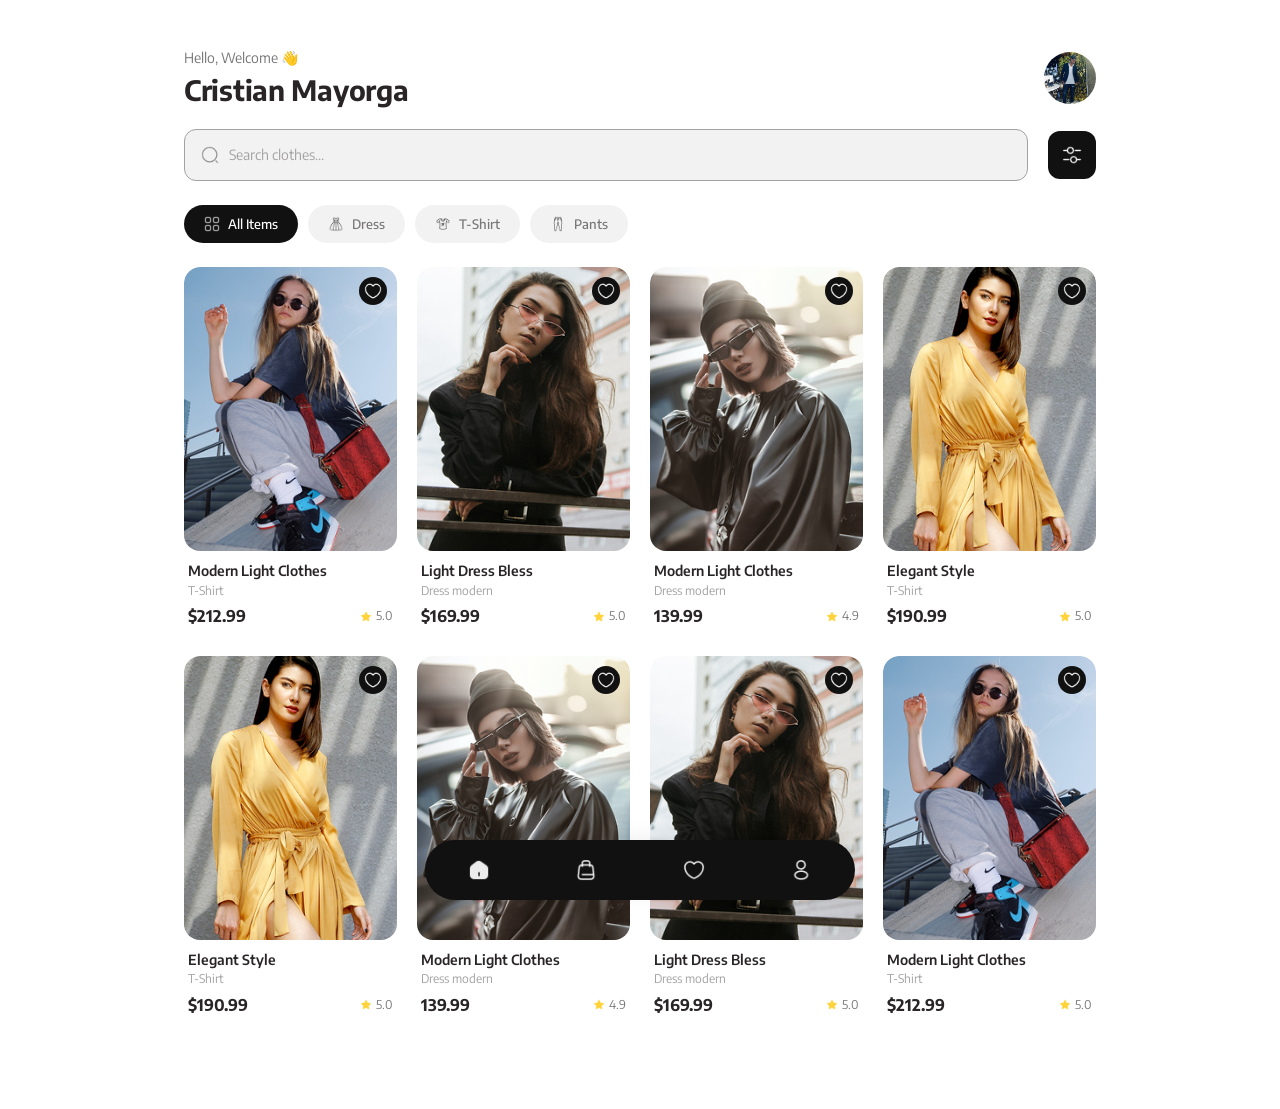
==== index.html @ c891063f "feat: :sparkles: nombre y icon" ====
<!DOCTYPE html>
<html lang="es">
<head>
  <meta charset="UTF-8">
  <meta name="viewport" content="width=device-width, initial-scale=1.0">
  <title>StyleVibe - E-commerce de Ropa</title>
  <link rel="stylesheet" href="css/variables.css">
  <link rel="stylesheet" href="css/style.css">
  <link rel="icon" href="storage/img/icono.jpg">
</head>
<body>

  <div class="appContainer">
    <header class="header">
      <div class="headerGreeting">
        <span class="greetingLabel">Hello, Welcome 👋</span>
        <h1 class="greetingName">Cristian Mayorga</h1>
      </div>

      <!-- IMAGEN LOCAL: storage/img/avatars/avatar.jpg -->
      <div class="profileAvatar">
        <img src="storage/img/perfilfoto.jpg" alt="Daniel Mayorga">
      </div>
    </header>


    <!-- Contenedor que pone la barra y el botón lado a lado -->
<div class="searchRow">

  <!-- Barra de búsqueda (solo lupa + input) -->
  <div class="searchBar">
    <img src="storage/img/icons/lupa.png" alt="lupa" class="searchIcon">
    <input
      type="text"
      class="searchInput"
      placeholder="Search clothes..."
      aria-label="Buscar ropa"
    >
  </div>

  <!-- Botón de filtro SEPARADO (cuadrado oscuro) -->
  <div class="filterBtn">
    <img src="storage/img/icons/multimedia.png" alt="Filtros">
  </div>

</div>


    <div class="categoriesScroll">
      <!-- Chip activo = fondo #121111 -->
      <a href="#" class="categoryChip categoryChip--active">
        <!-- ÍCONO: storage/img/icons/category-all.svg -->
        <img src="storage/img/icons/cuadritos.png" alt="">
        All Items
      </a>

      <a href="#" class="categoryChip">
        <!-- ÍCONO: storage/img/icons/category-dress.svg -->
        <img src="storage/img/icons/dress.png" alt="dress">
        Dress
      </a>

      <a href="#" class="categoryChip">
        <img src="storage/img/icons/shirt.png" alt="shirt">
        T-Shirt
      </a>

      <a href="#" class="categoryChip">
        <img src="storage/img/icons/pants.png" alt="pants">
        Pants
      </a>
    </div>


    <!-- ============================================
         GRID DE PRODUCTOS
         Figma: 2 columnas, 4 productos visibles
         ============================================ -->
    <div class="productsGrid">

      <!-- ========== PRODUCTO 1 ========== -->
      <a href="views/detail.html" class="productCard">
        <div class="productImageWrap">
          <img
            src="storage/img/products/Product1.png"
            alt="Modern Light Clothes"
            class="productImage"
          >
          <span class="favoriteBtn">
            <img src="storage/img/icons/heart.png" alt="">
          </span>
        </div>
        <div class="productInfo">
          <h3 class="productTitle">Modern Light Clothes</h3>
          <p class="productCategory">T-Shirt</p>
          <div class="productMeta">
            <span class="productPrice">$212.99</span>
            <span class="productRating">
              <img src="storage/img/icons/start.png" alt="★">
              5.0
            </span>
          </div>
        </div>
      </a>

      <!-- ========== PRODUCTO 2 ========== -->
      <!-- Figma: "Light Dress Bless" / Dress modern / $162.99 / ★ 5.0 -->
      <a href="views/detail2.html" class="productCard">
        <div class="productImageWrap">
          <img
            src="storage/img/products/Product2.png"
            alt="Light Dress Bless"
            class="productImage"
          >
          <span class="favoriteBtn">
            <img src="storage/img/icons/heart.png" alt="">
          </span>
        </div>
        <div class="productInfo">
          <h3 class="productTitle">Light Dress Bless</h3>
          <p class="productCategory">Dress modern</p>
          <div class="productMeta">
            <span class="productPrice">$169.99</span>
            <span class="productRating">
              <img src="storage/img/icons/start.png" alt="★">
              5.0
            </span>
          </div>
        </div>
      </a>

      <!-- ========== PRODUCTO 3 ========== -->
      <a href="views/detail3.html" class="productCard">
        <div class="productImageWrap">
          <img
            src="storage/img/products/Product3.png"
            alt="Modern Light Clothes"
            class="productImage"
          >
          <span class="favoriteBtn">
            <img src="storage/img/icons/heart.png" alt="">
          </span>
        </div>
        <div class="productInfo">
          <h3 class="productTitle">Modern Light Clothes</h3>
          <p class="productCategory">Dress modern</p>
          <div class="productMeta">
            <span class="productPrice">139.99</span>
            <span class="productRating">
              <img src="storage/img/icons/start.png" alt="★">
              4.9
            </span>
          </div>
        </div>
      </a>

      <!-- ========== PRODUCTO 4 ========== -->
      <a href="views/detail4.html" class="productCard">
        <div class="productImageWrap">
          <img
            src="storage/img/products/Product4.png"
            alt="Elegant Style"
            class="productImage"
          >
          <span class="favoriteBtn">
            <img src="storage/img/icons/heart.png" alt="">
          </span>
        </div>
        <div class="productInfo">
          <h3 class="productTitle">Elegant Style</h3>
          <p class="productCategory">T-Shirt</p>
          <div class="productMeta">
            <span class="productPrice">$190.99</span>
            <span class="productRating">
              <img src="storage/img/icons/start.png" alt="★">
              5.0
            </span>
          </div>
        </div>
      </a>

      <!-- ========== PRODUCTO 5 ========== -->
      <a href="views/detail4.html" class="productCard">
        <div class="productImageWrap">
          <img
            src="storage/img/products/Product4.png"
            alt="Elegant Style"
            class="productImage"
          >
          <span class="favoriteBtn">
            <img src="storage/img/icons/heart.png" alt="">
          </span>
        </div>
        <div class="productInfo">
          <h3 class="productTitle">Elegant Style</h3>
          <p class="productCategory">T-Shirt</p>
          <div class="productMeta">
            <span class="productPrice">$190.99</span>
            <span class="productRating">
              <img src="storage/img/icons/start.png" alt="★">
              5.0
            </span>
          </div>
        </div>
      </a>


      <a href="views/detail3.html" class="productCard">
        <div class="productImageWrap">
          <img
            src="storage/img/products/Product3.png"
            alt="Modern Light Clothes"
            class="productImage"
          >
          <span class="favoriteBtn">
            <img src="storage/img/icons/heart.png" alt="">
          </span>
        </div>
        <div class="productInfo">
          <h3 class="productTitle">Modern Light Clothes</h3>
          <p class="productCategory">Dress modern</p>
          <div class="productMeta">
            <span class="productPrice">139.99</span>
            <span class="productRating">
              <img src="storage/img/icons/start.png" alt="★">
              4.9
            </span>
          </div>
        </div>
      </a>

      <a href="views/detail2.html" class="productCard">
        <div class="productImageWrap">
          <img
            src="storage/img/products/Product2.png"
            alt="Light Dress Bless"
            class="productImage"
          >
          <span class="favoriteBtn">
            <img src="storage/img/icons/heart.png" alt="">
          </span>
        </div>
        <div class="productInfo">
          <h3 class="productTitle">Light Dress Bless</h3>
          <p class="productCategory">Dress modern</p>
          <div class="productMeta">
            <span class="productPrice">$169.99</span>
            <span class="productRating">
              <img src="storage/img/icons/start.png" alt="★">
              5.0
            </span>
          </div>
        </div>
      </a>


      <!-- ========== PRODUCTO 6 ========== -->
      <a href="views/detail.html" class="productCard">
        <div class="productImageWrap">
          <img
            src="storage/img/products/Product1.png"
            alt="Modern Light Clothes"
            class="productImage"
          >
          <span class="favoriteBtn">
            <img src="storage/img/icons/heart.png" alt="">
          </span>
        </div>
        <div class="productInfo">
          <h3 class="productTitle">Modern Light Clothes</h3>
          <p class="productCategory">T-Shirt</p>
          <div class="productMeta">
            <span class="productPrice">$212.99</span>
            <span class="productRating">
              <img src="storage/img/icons/start.png" alt="★">
              5.0
            </span>
          </div>
        </div>
      </a>



    </div><!-- Fin productsGrid -->

  </div><!-- Fin appContainer -->


  <!-- ============================================
       NAVBAR INFERIOR
       Figma: 4 íconos — home, bag, heart, profile
       Home está activo (oscuro), resto gris.
       ============================================ -->
  <nav class="navbarMobile">
    <a href="index.html" class="navItem navItem--active" aria-label="Inicio">
      <!-- ÍCONO: storage/img/icons/nav-home.svg -->
      <img src="storage/img/icons/home.png" alt="Home">
    </a>

    <a href="views/checkout.html" class="navItem" aria-label="Carrito">
      <img src="storage/img/icons/bag.png" alt="Bag">
    </a>

    <a href="#" class="navItem" aria-label="Favoritos">
      <img src="storage/img/icons/heart.png" alt="Favorites">
    </a>

    <a href="#" class="navItem" aria-label="Perfil">
      <img src="storage/img/icons/profile.png" alt="Profile">
    </a>
  </nav>

</body>
</html>
---- css/variables.css ----
@font-face {
  font-family: 'Encode Sans';
  src: url('../storage/font/encode_sans/EncodeSans-Regular.ttf') format('truetype');
  font-weight: 400;
  font-style: normal;
}

@font-face {
  font-family: 'Encode Sans';
  src: url('../storage/font/encode_sans/EncodeSans-Medium.ttf') format('truetype');
  font-weight: 500;
  font-style: normal;
}

@font-face {
  font-family: 'Encode Sans';
  src: url('../storage/font/encode_sans/EncodeSans-SemiBold.ttf') format('truetype');
  font-weight: 600;
  font-style: normal;
}

@font-face {
  font-family: 'Encode Sans';
  src: url('../storage/font/encode_sans/EncodeSans-Bold.ttf') format('truetype');
  font-weight: 700;
  font-style: normal;
}

:root {
  --color01: #292526;          /* Textos principales, headers */
  --color02: #787676;          /* Textos secundarios, subtítulos */
  --color03: #A3A1A2;          /* Textos terciarios, placeholders */
  --color04: #F2F2F2;          /* Fondos claros, cards */
  --color05: #121111;          /* Botones principales, navbar, acentos fuertes */

  /* --- Colores Semánticos --- */
  --colorWhite: #FFFFFF;
  --colorBlack: #000000;
  --colorStar: #E4A70A;        /* Estrella de rating (dorado/amarillo) */
  --colorHeart: #292526;        /* Corazón favorito */
  --colorBorder: #E5E5E5;      /* Bordes sutiles */
  --colorBg: #FAFAFA;          /* Fondo general de la app */
  --colorVisa: #1A1F71;        /* Azul Visa */
  --colorBlue: #0000FF;        /*Azul Reseñas*/

  /* --- Tipografía --- */
  --fontFamily: 'Encode Sans', 'Segoe UI', sans-serif;
  --fs10: 0.625rem;           
  --fs11: 0.6875rem;         
  --fs12: 0.75rem;             
  --fs13: 0.8125rem;         
  --fs14: 0.875rem;           
  --fs16: 1rem;               
  --fs18: 1.125rem;           
  --fs20: 1.25rem;             
  --fs22: 1.375rem;           
  --fs24: 1.5rem;              

  /* --- Pesos --- */
  --fwRegular: 400;
  --fwMedium: 500;
  --fwSemiBold: 600;
  --fwBold: 700;

  /* --- Espaciado --- */
  --sp4: 4px;
  --sp6: 6px;
  --sp8: 8px;
  --sp10: 10px;
  --sp12: 12px;
  --sp14: 14px;
  --sp16: 16px;
  --sp20: 20px;
  --sp24: 24px;
  --sp32: 32px;
  --sp40: 40px;
  --sp48: 48px;

  /* --- Bordes --- */
  --radius8: 8px;
  --radius10: 10px;
  --radius12: 12px;
  --radius16: 16px;
  --radius20: 20px;
  --radius24: 24px;
  --radiusFull: 50%;
  --radiusPill: 100px;

  /* --- Sombras --- */
  --shadowSoft: 0 2px 8px rgba(0, 0, 0, 0.04);
  --shadowCard: 0 4px 12px rgba(0, 0, 0, 0.06);
  --shadowStrong: 0 8px 24px rgba(0, 0, 0, 0.10);

  /* --- Transiciones --- */
  --transition: 0.25s ease;

  /* --- Layout --- */
  --navbarH: 60px;
  --maxW: 430px;               /* Ancho máximo mobile */
}
---- css/style.css ----
/* --- RESET --- */
*,
*::before,
*::after {
  margin: 0;
  padding: 0;
  box-sizing: border-box;
}

body {
  font-family: var(--fontFamily);
  background-color: var(--colorWhite);
  color: var(--color01);
  line-height: 1.4;
  min-height: 100vh;
  padding-bottom: calc(var(--navbarH) + var(--sp24));
  -webkit-font-smoothing: antialiased;
}

a {
  text-decoration: none;
  color: inherit;
}

img {
  max-width: 100%;
  display: block;
}

button {
  font-family: var(--fontFamily);
  cursor: pointer;
}

/* --- CONTENEDOR PRINCIPAL --- */
.appContainer {
  max-width: var(--maxW);
  margin: 0 auto;
  padding: 0 var(--sp24);
}


/* ============================================
   HEADER
   ============================================ */

.header {
  display: flex;
  justify-content: space-between;
  align-items: center;
  padding-top: var(--sp32);
  padding-bottom: var(--sp20);
}

.headerGreeting {
  display: flex;
  flex-direction: column;
}

/* "Hello, Welcome 👋" */
.greetingLabel {
  font-size: var(--fs14);
  color: var(--color02);
  font-weight: var(--fwRegular);
  margin-bottom: 2px;
}

/* Nombre del usuario: "Daniel Mayorga UwU" */
.greetingName {
  font-size: var(--fs24);
  font-weight: var(--fwBold);
  color: var(--color01);
  letter-spacing: -0.01em;
}

/* Avatar circular */
.profileAvatar {
  width: 44px;
  height: 44px;
  border-radius: var(--radiusFull);
  background-color: var(--color04);
  overflow: hidden;
  flex-shrink: 0;
}

.profileAvatar img {
  width: 100%;
  height: 100%;
  object-fit: cover;
}


/* ============================================
   BARRA DE BÚSQUEDA
   ícono lupa a la izquierda.
   ============================================ */

/* Contenedor padre: pone los dos lado a lado */
.searchRow {
  display: flex;
  align-items: center;
  gap: 20px;
  margin-bottom: var(--sp24);
}


.searchBar {
  display: flex;
  align-items: center;
  background-color: var(--color04);
  border-radius: var(--radius12);
  border: 0.5px solid var(--color03);
  padding: var(--sp12) var(--sp16);
  gap: var(--sp10);
  height: 48px;
  /* flex: 1 hace que crezca y ocupe todo el ancho restante */
  flex: 1;
}

/* Botón de multimedia */
.filterBtn {
  width: 48px;
  height: 48px;
  background-color: var(--color05);
  border-radius: var(--radius12);
  display: flex;
  align-items: center;
  justify-content: center;
  cursor: pointer;
  flex-shrink: 0;
  transition: var(--transition);
}

.filterBtn:hover {
  background-color: var(--color01);
  transform:translateY(-2px) ;
}

/* Ícono de filtro (blanco para contraste con fondo oscuro) */
.filterBtn img {
  width: 20px;
  height: 20px;
}

.searchIcon {
  width: 18px;
  height: 18px;
  flex-shrink: 0;
  opacity: 0.5;
}



.searchInput {
  border: none;
  outline: none;
  width: 100%;
  font-family: var(--fontFamily);
  font-size: var(--fs14);
  color: var(--color01);
  background: transparent;
  font-weight: var(--fwRegular);
}

.searchInput::placeholder {
  color: var(--color03);
}


/* ============================================
   CATEGORÍAS
   Figma: Chips pill con ícono + texto.
   Chip activo = fondo oscuro #121111, texto blanco.
   Chips inactivos = fondo #F2F2F2, texto oscuro.
   ============================================ */

.categoriesScroll {
  display: flex;
  gap: var(--sp10);
  overflow-x: auto;
  padding-bottom: var(--sp24);
  scrollbar-width: none;
}

.categoriesScroll::-webkit-scrollbar {
  display: none;
}

/* Chip base */
.categoryChip {
  flex-shrink: 0;
  display: flex;
  align-items: center;
  gap: var(--sp8);
  padding: var(--sp10) var(--sp20);
  border-radius: var(--radiusPill);
  font-size: var(--fs13);
  font-weight: var(--fwMedium);
  transition: var(--transition);
  white-space: nowrap;
  border: none;
  /* Inactivo por defecto */
  background-color: var(--color04);
  color: var(--color02);
}

/* Ícono dentro del chip */
.categoryChip img {
  width: 16px;
  height: 16px;
  object-fit: contain;
}

/* Chip ACTIVO = oscuro */
.categoryChip--active {
  background-color: var(--color05);
  color: var(--colorWhite);
}

.categoryChip:hover {
  opacity: 0.85;
}


/* ============================================
   GRID DE PRODUCTOS
   Figma: 2 columnas, tarjetas con imagen grande,
   bordes redondeados, info debajo.
   ============================================ */

.productsGrid {
  display: grid;
  grid-template-columns: repeat(2, 1fr);
  gap: var(--sp16);
}


/* ============================================
   TARJETA DE PRODUCTO
   ============================================ */

.productCard {
  display: block;
  border-radius: var(--radius16);
  overflow: hidden;
  transition: var(--transition);
}

.productCard:hover {
  transform: translateY(-2px);
}

/* Contenedor de imagen */
.productImageWrap {
  position: relative;
  width: 100%;
  aspect-ratio: 3 / 4;
  border-radius: var(--radius16);
  overflow: hidden;
  background-color: var(--color04);
}

.productImage {
  width: 100%;
  height: 100%;
  object-fit: cover;
}

/* Botón favorito (corazón) - esquina sup derecha */
.favoriteBtn {
  position: absolute;
  top: var(--sp10);
  right: var(--sp10);
  width: 28px;
  height: 28px;
  display: flex;
  align-items: center;
  justify-content: center;
  transition: var(--transition);
}

.favoriteBtn:hover {
  transform: translateY(-2px);
}

.favoriteBtn img {
  background-color: var(--color05);
  padding: 5px;
  border-radius: 15px;
  width: 28px;
  height: 28px;
}

/* Info debajo de la imagen */
.productInfo {
  padding: var(--sp10) var(--sp4) var(--sp8);
}

/* Nombre del producto - "Modern Light Clothes" */
.productTitle {
  font-size: var(--fs14);
  font-weight: var(--fwSemiBold);
  color: var(--color01);
  margin-bottom: 2px;
  white-space: nowrap;
  overflow: hidden;
  text-overflow: ellipsis;
}

/* Categoría - "T-Shirt" */
.productCategory {
  font-size: var(--fs12);
  color: var(--color03);
  margin-bottom: var(--sp6);
}

/* Fila precio + rating */
.productMeta {
  display: flex;
  align-items: center;
  justify-content: space-between;
}

/* Precio "$212.99" */
.productPrice {
  font-size: var(--fs16);
  font-weight: var(--fwBold);
  color: var(--color01);
}

/* Rating "★ 5.0" */
.productRating {
  display: flex;
  align-items: center;
  gap: 4px;
  font-size: var(--fs12);
  color: var(--color02);
}

.productRating img {
  width: 12px;
  height: 12px;
}


/* ============================================
   NAVBAR INFERIOR
   Figma: Fondo blanco, 4 íconos centrados,
   ícono activo = oscuro, inactivo = gris claro.
   ============================================ */

.navbarMobile {
  position: fixed;
  bottom: 0;
  left: 0;
  right: 0;
  height: var(--navbarH);
  background-color: var(--color05);
  display: flex;
  justify-content: space-around;
  align-items: center;
  border-radius: 50px;
  border-top: 1px;
  z-index: 100;
}

.navItem {
  display: flex;
  align-items: center;
  justify-content: center;
  padding: var(--sp10);
  transition: var(--transition);
}

.navItem img {
  width: 22px;
  height: 22px;
  transition: var(--transition);
}

/* Ícono activo */
.navItem--active img {
  opacity: 1;
}


/* ============================================
   RESPONSIVE - TABLET (768px+)
   ============================================ */

@media (min-width: 768px) {
  .appContainer {
    max-width: 720px;
  }

  .productsGrid {
    grid-template-columns: repeat(3, 1fr);
    gap: var(--sp20);
  }

  .header {
    padding-top: var(--sp48);
  }

  .greetingName {
    font-size: 1.75rem;
  }

  .profileAvatar {
    width: 52px;
    height: 52px;
  }

  .searchBar {
    height: 52px;
  }
}

/* ============================================
   RESPONSIVE - DESKTOP (1024px+)
   ============================================ */

@media (min-width: 1024px) {
  .appContainer {
    max-width: 960px;
  }

  .productsGrid {
    grid-template-columns: repeat(4, 1fr);
  }

  .navbarMobile {
    background-color: var(--color05);
    max-width: 430px;
    left: 50%;
    transform: translateX(-50%);
    border-radius: 50px;
    border-top: none;
    box-shadow: 0 -4px 20px rgba(0,0,0,0.06);
  }
}
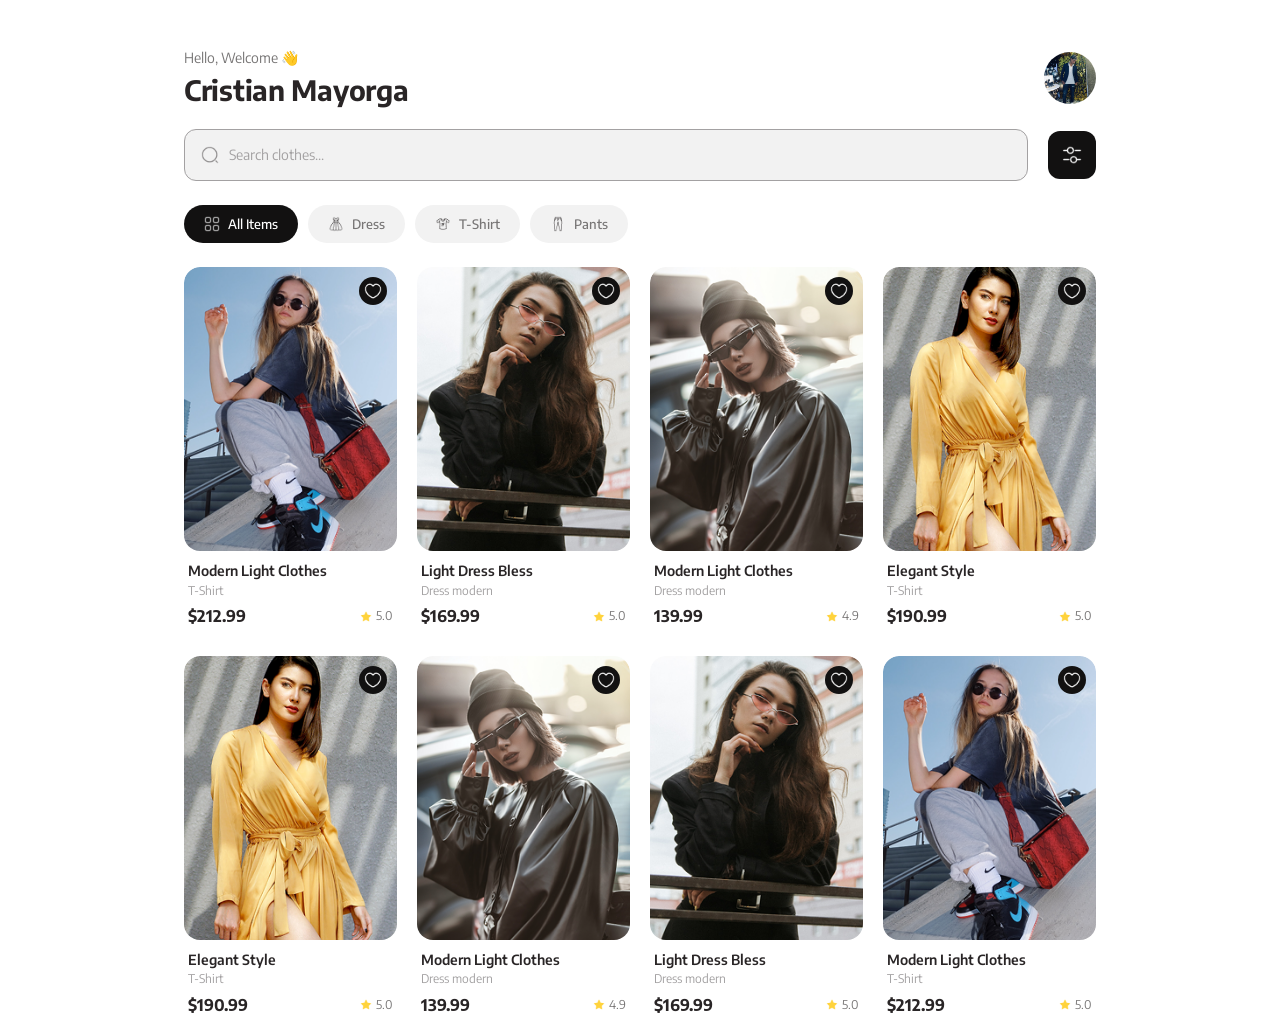
==== commit 57374e58: "feat: :art: improve style-index" ====
--- a/index.html
+++ b/index.html
@@ -80,11 +80,11 @@
 
       <!-- ========== PRODUCTO 1 ========== -->
       <a href="views/detail.html" class="productCard">
-        <div class="productImageWrap">
+        <div class="productImageWrap1">
           <img
             src="storage/img/products/Product1.png"
             alt="Modern Light Clothes"
-            class="productImage"
+            class="productImage1"
           >
           <span class="favoriteBtn">
             <img src="storage/img/icons/heart.png" alt="">
@@ -104,13 +104,12 @@
       </a>
 
       <!-- ========== PRODUCTO 2 ========== -->
-      <!-- Figma: "Light Dress Bless" / Dress modern / $162.99 / ★ 5.0 -->
       <a href="views/detail2.html" class="productCard">
-        <div class="productImageWrap">
+        <div class="productImageWrap2">
           <img
             src="storage/img/products/Product2.png"
             alt="Light Dress Bless"
-            class="productImage"
+            class="productImage2"
           >
           <span class="favoriteBtn">
             <img src="storage/img/icons/heart.png" alt="">
@@ -131,11 +130,11 @@
 
       <!-- ========== PRODUCTO 3 ========== -->
       <a href="views/detail3.html" class="productCard">
-        <div class="productImageWrap">
+        <div class="productImageWrap3">
           <img
             src="storage/img/products/Product3.png"
             alt="Modern Light Clothes"
-            class="productImage"
+            class="productImage3"
           >
           <span class="favoriteBtn">
             <img src="storage/img/icons/heart.png" alt="">
@@ -156,11 +155,11 @@
 
       <!-- ========== PRODUCTO 4 ========== -->
       <a href="views/detail4.html" class="productCard">
-        <div class="productImageWrap">
+        <div class="productImageWrap4">
           <img
             src="storage/img/products/Product4.png"
             alt="Elegant Style"
-            class="productImage"
+            class="productImage4"
           >
           <span class="favoriteBtn">
             <img src="storage/img/icons/heart.png" alt="">
@@ -181,11 +180,11 @@
 
       <!-- ========== PRODUCTO 5 ========== -->
       <a href="views/detail4.html" class="productCard">
-        <div class="productImageWrap">
+        <div class="productImageWrap5">
           <img
             src="storage/img/products/Product4.png"
             alt="Elegant Style"
-            class="productImage"
+            class="productImage5"
           >
           <span class="favoriteBtn">
             <img src="storage/img/icons/heart.png" alt="">
@@ -204,13 +203,13 @@
         </div>
       </a>
 
-
+      <!-- ========== PRODUCTO 6 ========== -->
       <a href="views/detail3.html" class="productCard">
-        <div class="productImageWrap">
+        <div class="productImageWrap6">
           <img
             src="storage/img/products/Product3.png"
             alt="Modern Light Clothes"
-            class="productImage"
+            class="productImage6"
           >
           <span class="favoriteBtn">
             <img src="storage/img/icons/heart.png" alt="">
@@ -229,12 +228,13 @@
         </div>
       </a>
 
+      <!-- ========== PRODUCTO 7 ========== -->
       <a href="views/detail2.html" class="productCard">
-        <div class="productImageWrap">
+        <div class="productImageWrap7">
           <img
             src="storage/img/products/Product2.png"
             alt="Light Dress Bless"
-            class="productImage"
+            class="productImage7"
           >
           <span class="favoriteBtn">
             <img src="storage/img/icons/heart.png" alt="">
@@ -253,14 +253,13 @@
         </div>
       </a>
 
-
-      <!-- ========== PRODUCTO 6 ========== -->
+      <!-- ========== PRODUCTO 8 ========== -->
       <a href="views/detail.html" class="productCard">
-        <div class="productImageWrap">
+        <div class="productImageWrap8">
           <img
             src="storage/img/products/Product1.png"
             alt="Modern Light Clothes"
-            class="productImage"
+            class="productImage8"
           >
           <span class="favoriteBtn">
             <img src="storage/img/icons/heart.png" alt="">
@@ -279,36 +278,7 @@
         </div>
       </a>
 
-
-
-    </div><!-- Fin productsGrid -->
-
-  </div><!-- Fin appContainer -->
-
-
-  <!-- ============================================
-       NAVBAR INFERIOR
-       Figma: 4 íconos — home, bag, heart, profile
-       Home está activo (oscuro), resto gris.
-       ============================================ -->
-  <nav class="navbarMobile">
-    <a href="index.html" class="navItem navItem--active" aria-label="Inicio">
-      <!-- ÍCONO: storage/img/icons/nav-home.svg -->
-      <img src="storage/img/icons/home.png" alt="Home">
-    </a>
-
-    <a href="views/checkout.html" class="navItem" aria-label="Carrito">
-      <img src="storage/img/icons/bag.png" alt="Bag">
-    </a>
-
-    <a href="#" class="navItem" aria-label="Favoritos">
-      <img src="storage/img/icons/heart.png" alt="Favorites">
-    </a>
-
-    <a href="#" class="navItem" aria-label="Perfil">
-      <img src="storage/img/icons/profile.png" alt="Profile">
-    </a>
-  </nav>
-
+    </div>
+  </div>
 </body>
 </html>
--- a/css/style.css
+++ b/css/style.css
@@ -13,8 +13,6 @@
   color: var(--color01);
   line-height: 1.4;
   min-height: 100vh;
-  padding-bottom: calc(var(--navbarH) + var(--sp24));
-  -webkit-font-smoothing: antialiased;
 }
 
 a {
@@ -57,7 +55,6 @@
   flex-direction: column;
 }
 
-/* "Hello, Welcome 👋" */
 .greetingLabel {
   font-size: var(--fs14);
   color: var(--color02);
@@ -65,7 +62,6 @@
   margin-bottom: 2px;
 }
 
-/* Nombre del usuario: "Daniel Mayorga UwU" */
 .greetingName {
   font-size: var(--fs24);
   font-weight: var(--fwBold);
@@ -73,7 +69,6 @@
   letter-spacing: -0.01em;
 }
 
-/* Avatar circular */
 .profileAvatar {
   width: 44px;
   height: 44px;
@@ -92,17 +87,14 @@
 
 /* ============================================
    BARRA DE BÚSQUEDA
-   ícono lupa a la izquierda.
-   ============================================ */
-
-/* Contenedor padre: pone los dos lado a lado */
+   ============================================ */
+
 .searchRow {
   display: flex;
   align-items: center;
   gap: 20px;
   margin-bottom: var(--sp24);
 }
-
 
 .searchBar {
   display: flex;
@@ -113,11 +105,9 @@
   padding: var(--sp12) var(--sp16);
   gap: var(--sp10);
   height: 48px;
-  /* flex: 1 hace que crezca y ocupe todo el ancho restante */
   flex: 1;
 }
 
-/* Botón de multimedia */
 .filterBtn {
   width: 48px;
   height: 48px;
@@ -133,10 +123,9 @@
 
 .filterBtn:hover {
   background-color: var(--color01);
-  transform:translateY(-2px) ;
-}
-
-/* Ícono de filtro (blanco para contraste con fondo oscuro) */
+  transform: translateY(-2px);
+}
+
 .filterBtn img {
   width: 20px;
   height: 20px;
@@ -148,8 +137,6 @@
   flex-shrink: 0;
   opacity: 0.5;
 }
-
-
 
 .searchInput {
   border: none;
@@ -169,9 +156,6 @@
 
 /* ============================================
    CATEGORÍAS
-   Figma: Chips pill con ícono + texto.
-   Chip activo = fondo oscuro #121111, texto blanco.
-   Chips inactivos = fondo #F2F2F2, texto oscuro.
    ============================================ */
 
 .categoriesScroll {
@@ -186,7 +170,6 @@
   display: none;
 }
 
-/* Chip base */
 .categoryChip {
   flex-shrink: 0;
   display: flex;
@@ -199,19 +182,16 @@
   transition: var(--transition);
   white-space: nowrap;
   border: none;
-  /* Inactivo por defecto */
   background-color: var(--color04);
   color: var(--color02);
 }
 
-/* Ícono dentro del chip */
 .categoryChip img {
   width: 16px;
   height: 16px;
   object-fit: contain;
 }
 
-/* Chip ACTIVO = oscuro */
 .categoryChip--active {
   background-color: var(--color05);
   color: var(--colorWhite);
@@ -224,8 +204,6 @@
 
 /* ============================================
    GRID DE PRODUCTOS
-   Figma: 2 columnas, tarjetas con imagen grande,
-   bordes redondeados, info debajo.
    ============================================ */
 
 .productsGrid {
@@ -250,8 +228,19 @@
   transform: translateY(-2px);
 }
 
-/* Contenedor de imagen */
-.productImageWrap {
+
+/* ============================================
+   WRAPPERS DE IMAGEN — únicos por producto
+   ============================================ */
+
+.productImageWrap1,
+.productImageWrap2,
+.productImageWrap3,
+.productImageWrap4,
+.productImageWrap5,
+.productImageWrap6,
+.productImageWrap7,
+.productImageWrap8 {
   position: relative;
   width: 100%;
   aspect-ratio: 3 / 4;
@@ -260,11 +249,21 @@
   background-color: var(--color04);
 }
 
-.productImage {
+/* IMÁGENES — únicas por producto */
+
+.productImage1,
+.productImage2,
+.productImage3,
+.productImage4,
+.productImage5,
+.productImage6,
+.productImage7,
+.productImage8 {
   width: 100%;
   height: 100%;
   object-fit: cover;
 }
+
 
 /* Botón favorito (corazón) - esquina sup derecha */
 .favoriteBtn {
@@ -296,7 +295,6 @@
   padding: var(--sp10) var(--sp4) var(--sp8);
 }
 
-/* Nombre del producto - "Modern Light Clothes" */
 .productTitle {
   font-size: var(--fs14);
   font-weight: var(--fwSemiBold);
@@ -307,28 +305,24 @@
   text-overflow: ellipsis;
 }
 
-/* Categoría - "T-Shirt" */
 .productCategory {
   font-size: var(--fs12);
   color: var(--color03);
   margin-bottom: var(--sp6);
 }
 
-/* Fila precio + rating */
 .productMeta {
   display: flex;
   align-items: center;
   justify-content: space-between;
 }
 
-/* Precio "$212.99" */
 .productPrice {
   font-size: var(--fs16);
   font-weight: var(--fwBold);
   color: var(--color01);
 }
 
-/* Rating "★ 5.0" */
 .productRating {
   display: flex;
   align-items: center;
@@ -344,10 +338,8 @@
 
 
 /* ============================================
-   NAVBAR INFERIOR
-   Figma: Fondo blanco, 4 íconos centrados,
-   ícono activo = oscuro, inactivo = gris claro.
-   ============================================ */
+            NAVBAR INFERIOR
+============================================ */
 
 .navbarMobile {
   position: fixed;
@@ -378,14 +370,13 @@
   transition: var(--transition);
 }
 
-/* Ícono activo */
 .navItem--active img {
   opacity: 1;
 }
 
 
 /* ============================================
-   RESPONSIVE - TABLET (768px+)
+      RESPONSIVE - TABLET (768px+)
    ============================================ */
 
 @media (min-width: 768px) {
@@ -402,6 +393,7 @@
     padding-top: var(--sp48);
   }
 
+
   .greetingName {
     font-size: 1.75rem;
   }
@@ -417,7 +409,7 @@
 }
 
 /* ============================================
-   RESPONSIVE - DESKTOP (1024px+)
+  RESPONSIVE - DESKTOP (1024px+)
    ============================================ */
 
 @media (min-width: 1024px) {
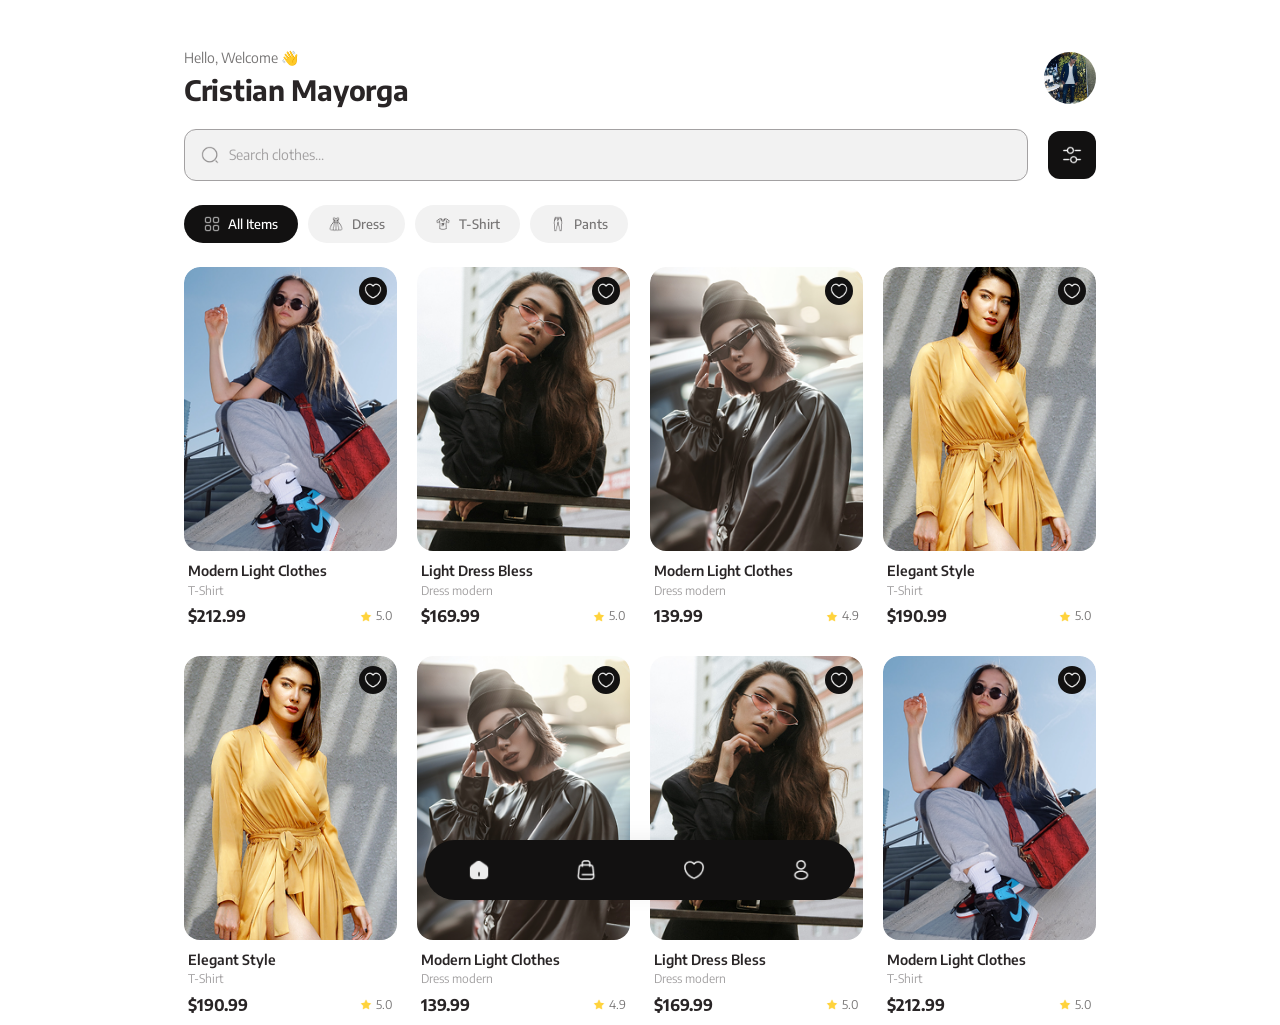
==== commit 054caf2b: "feat: :art: improve style-index" ====
--- a/index.html
+++ b/index.html
@@ -80,11 +80,11 @@
 
       <!-- ========== PRODUCTO 1 ========== -->
       <a href="views/detail.html" class="productCard">
-        <div class="productImageWrap1">
+        <div class="productImageWrap">
           <img
             src="storage/img/products/Product1.png"
             alt="Modern Light Clothes"
-            class="productImage1"
+            class="productImage"
           >
           <span class="favoriteBtn">
             <img src="storage/img/icons/heart.png" alt="">
@@ -104,12 +104,13 @@
       </a>
 
       <!-- ========== PRODUCTO 2 ========== -->
+      <!-- Figma: "Light Dress Bless" / Dress modern / $162.99 / ★ 5.0 -->
       <a href="views/detail2.html" class="productCard">
-        <div class="productImageWrap2">
+        <div class="productImageWrap">
           <img
             src="storage/img/products/Product2.png"
             alt="Light Dress Bless"
-            class="productImage2"
+            class="productImage"
           >
           <span class="favoriteBtn">
             <img src="storage/img/icons/heart.png" alt="">
@@ -130,11 +131,11 @@
 
       <!-- ========== PRODUCTO 3 ========== -->
       <a href="views/detail3.html" class="productCard">
-        <div class="productImageWrap3">
+        <div class="productImageWrap">
           <img
             src="storage/img/products/Product3.png"
             alt="Modern Light Clothes"
-            class="productImage3"
+            class="productImage"
           >
           <span class="favoriteBtn">
             <img src="storage/img/icons/heart.png" alt="">
@@ -155,11 +156,11 @@
 
       <!-- ========== PRODUCTO 4 ========== -->
       <a href="views/detail4.html" class="productCard">
-        <div class="productImageWrap4">
+        <div class="productImageWrap">
           <img
             src="storage/img/products/Product4.png"
             alt="Elegant Style"
-            class="productImage4"
+            class="productImage"
           >
           <span class="favoriteBtn">
             <img src="storage/img/icons/heart.png" alt="">
@@ -180,11 +181,11 @@
 
       <!-- ========== PRODUCTO 5 ========== -->
       <a href="views/detail4.html" class="productCard">
-        <div class="productImageWrap5">
+        <div class="productImageWrap">
           <img
             src="storage/img/products/Product4.png"
             alt="Elegant Style"
-            class="productImage5"
+            class="productImage"
           >
           <span class="favoriteBtn">
             <img src="storage/img/icons/heart.png" alt="">
@@ -203,13 +204,13 @@
         </div>
       </a>
 
-      <!-- ========== PRODUCTO 6 ========== -->
+
       <a href="views/detail3.html" class="productCard">
-        <div class="productImageWrap6">
+        <div class="productImageWrap">
           <img
             src="storage/img/products/Product3.png"
             alt="Modern Light Clothes"
-            class="productImage6"
+            class="productImage"
           >
           <span class="favoriteBtn">
             <img src="storage/img/icons/heart.png" alt="">
@@ -228,13 +229,12 @@
         </div>
       </a>
 
-      <!-- ========== PRODUCTO 7 ========== -->
       <a href="views/detail2.html" class="productCard">
-        <div class="productImageWrap7">
+        <div class="productImageWrap">
           <img
             src="storage/img/products/Product2.png"
             alt="Light Dress Bless"
-            class="productImage7"
+            class="productImage"
           >
           <span class="favoriteBtn">
             <img src="storage/img/icons/heart.png" alt="">
@@ -253,13 +253,14 @@
         </div>
       </a>
 
-      <!-- ========== PRODUCTO 8 ========== -->
+
+      <!-- ========== PRODUCTO 6 ========== -->
       <a href="views/detail.html" class="productCard">
-        <div class="productImageWrap8">
+        <div class="productImageWrap">
           <img
             src="storage/img/products/Product1.png"
             alt="Modern Light Clothes"
-            class="productImage8"
+            class="productImage"
           >
           <span class="favoriteBtn">
             <img src="storage/img/icons/heart.png" alt="">
@@ -278,7 +279,36 @@
         </div>
       </a>
 
-    </div>
-  </div>
+
+
+    </div><!-- Fin productsGrid -->
+
+  </div><!-- Fin appContainer -->
+
+
+  <!-- ============================================
+       NAVBAR INFERIOR
+       Figma: 4 íconos — home, bag, heart, profile
+       Home está activo (oscuro), resto gris.
+       ============================================ -->
+  <nav class="navbarMobile">
+    <a href="index.html" class="navItem navItem--active" aria-label="Inicio">
+      <!-- ÍCONO: storage/img/icons/nav-home.svg -->
+      <img src="storage/img/icons/home.png" alt="Home">
+    </a>
+
+    <a href="views/checkout.html" class="navItem" aria-label="Carrito">
+      <img src="storage/img/icons/bag.png" alt="Bag">
+    </a>
+
+    <a href="#" class="navItem" aria-label="Favoritos">
+      <img src="storage/img/icons/heart.png" alt="Favorites">
+    </a>
+
+    <a href="#" class="navItem" aria-label="Perfil">
+      <img src="storage/img/icons/profile.png" alt="Profile">
+    </a>
+  </nav>
+
 </body>
 </html>
--- a/css/style.css
+++ b/css/style.css
@@ -13,6 +13,7 @@
   color: var(--color01);
   line-height: 1.4;
   min-height: 100vh;
+
 }
 
 a {
@@ -39,7 +40,7 @@
 
 
 /* ============================================
-   HEADER
+  HEADER
    ============================================ */
 
 .header {
@@ -55,6 +56,7 @@
   flex-direction: column;
 }
 
+/* "Hello, Welcome 👋" */
 .greetingLabel {
   font-size: var(--fs14);
   color: var(--color02);
@@ -62,6 +64,7 @@
   margin-bottom: 2px;
 }
 
+/* Nombre del usuario: "Cristian Mayorga UwU" */
 .greetingName {
   font-size: var(--fs24);
   font-weight: var(--fwBold);
@@ -69,6 +72,7 @@
   letter-spacing: -0.01em;
 }
 
+/* Avatar circular */
 .profileAvatar {
   width: 44px;
   height: 44px;
@@ -87,14 +91,17 @@
 
 /* ============================================
    BARRA DE BÚSQUEDA
-   ============================================ */
-
+   ícono lupa a la izquierda.
+   ============================================ */
+
+/* Contenedor padre: pone los dos lado a lado */
 .searchRow {
   display: flex;
   align-items: center;
   gap: 20px;
   margin-bottom: var(--sp24);
 }
+
 
 .searchBar {
   display: flex;
@@ -105,9 +112,11 @@
   padding: var(--sp12) var(--sp16);
   gap: var(--sp10);
   height: 48px;
+  /* flex: 1 hace que crezca y ocupe todo el ancho restante */
   flex: 1;
 }
 
+/* Botón de multimedia */
 .filterBtn {
   width: 48px;
   height: 48px;
@@ -123,9 +132,10 @@
 
 .filterBtn:hover {
   background-color: var(--color01);
-  transform: translateY(-2px);
-}
-
+  transform:translateY(-2px) ;
+}
+
+/* Ícono de filtro (blanco para contraste con fondo oscuro) */
 .filterBtn img {
   width: 20px;
   height: 20px;
@@ -137,6 +147,8 @@
   flex-shrink: 0;
   opacity: 0.5;
 }
+
+
 
 .searchInput {
   border: none;
@@ -156,6 +168,9 @@
 
 /* ============================================
    CATEGORÍAS
+   Figma: Chips pill con ícono + texto.
+   Chip activo = fondo oscuro #121111, texto blanco.
+   Chips inactivos = fondo #F2F2F2, texto oscuro.
    ============================================ */
 
 .categoriesScroll {
@@ -170,6 +185,7 @@
   display: none;
 }
 
+/* Chip base */
 .categoryChip {
   flex-shrink: 0;
   display: flex;
@@ -182,16 +198,19 @@
   transition: var(--transition);
   white-space: nowrap;
   border: none;
+  /* Inactivo por defecto */
   background-color: var(--color04);
   color: var(--color02);
 }
 
+/* Ícono dentro del chip */
 .categoryChip img {
   width: 16px;
   height: 16px;
   object-fit: contain;
 }
 
+/* Chip ACTIVO = oscuro */
 .categoryChip--active {
   background-color: var(--color05);
   color: var(--colorWhite);
@@ -204,6 +223,8 @@
 
 /* ============================================
    GRID DE PRODUCTOS
+   Figma: 2 columnas, tarjetas con imagen grande,
+   bordes redondeados, info debajo.
    ============================================ */
 
 .productsGrid {
@@ -228,19 +249,8 @@
   transform: translateY(-2px);
 }
 
-
-/* ============================================
-   WRAPPERS DE IMAGEN — únicos por producto
-   ============================================ */
-
-.productImageWrap1,
-.productImageWrap2,
-.productImageWrap3,
-.productImageWrap4,
-.productImageWrap5,
-.productImageWrap6,
-.productImageWrap7,
-.productImageWrap8 {
+/* Contenedor de imagen */
+.productImageWrap {
   position: relative;
   width: 100%;
   aspect-ratio: 3 / 4;
@@ -249,21 +259,11 @@
   background-color: var(--color04);
 }
 
-/* IMÁGENES — únicas por producto */
-
-.productImage1,
-.productImage2,
-.productImage3,
-.productImage4,
-.productImage5,
-.productImage6,
-.productImage7,
-.productImage8 {
+.productImage {
   width: 100%;
   height: 100%;
   object-fit: cover;
 }
-
 
 /* Botón favorito (corazón) - esquina sup derecha */
 .favoriteBtn {
@@ -295,6 +295,7 @@
   padding: var(--sp10) var(--sp4) var(--sp8);
 }
 
+/* Nombre del producto - "Modern Light Clothes" */
 .productTitle {
   font-size: var(--fs14);
   font-weight: var(--fwSemiBold);
@@ -305,24 +306,28 @@
   text-overflow: ellipsis;
 }
 
+/* Categoría - "T-Shirt" */
 .productCategory {
   font-size: var(--fs12);
   color: var(--color03);
   margin-bottom: var(--sp6);
 }
 
+/* Fila precio + rating */
 .productMeta {
   display: flex;
   align-items: center;
   justify-content: space-between;
 }
 
+/* Precio "$212.99" */
 .productPrice {
   font-size: var(--fs16);
   font-weight: var(--fwBold);
   color: var(--color01);
 }
 
+/* Rating "★ 5.0" */
 .productRating {
   display: flex;
   align-items: center;
@@ -338,8 +343,10 @@
 
 
 /* ============================================
-            NAVBAR INFERIOR
-============================================ */
+   NAVBAR INFERIOR
+   Figma: Fondo blanco, 4 íconos centrados,
+   ícono activo = oscuro, inactivo = gris claro.
+   ============================================ */
 
 .navbarMobile {
   position: fixed;
@@ -356,6 +363,8 @@
   z-index: 100;
 }
 
+
+
 .navItem {
   display: flex;
   align-items: center;
@@ -370,13 +379,14 @@
   transition: var(--transition);
 }
 
+/* Ícono activo */
 .navItem--active img {
   opacity: 1;
 }
 
 
 /* ============================================
-      RESPONSIVE - TABLET (768px+)
+   RESPONSIVE - TABLET (768px+)
    ============================================ */
 
 @media (min-width: 768px) {
@@ -393,7 +403,6 @@
     padding-top: var(--sp48);
   }
 
-
   .greetingName {
     font-size: 1.75rem;
   }
@@ -409,7 +418,7 @@
 }
 
 /* ============================================
-  RESPONSIVE - DESKTOP (1024px+)
+   RESPONSIVE - DESKTOP (1024px+)
    ============================================ */
 
 @media (min-width: 1024px) {
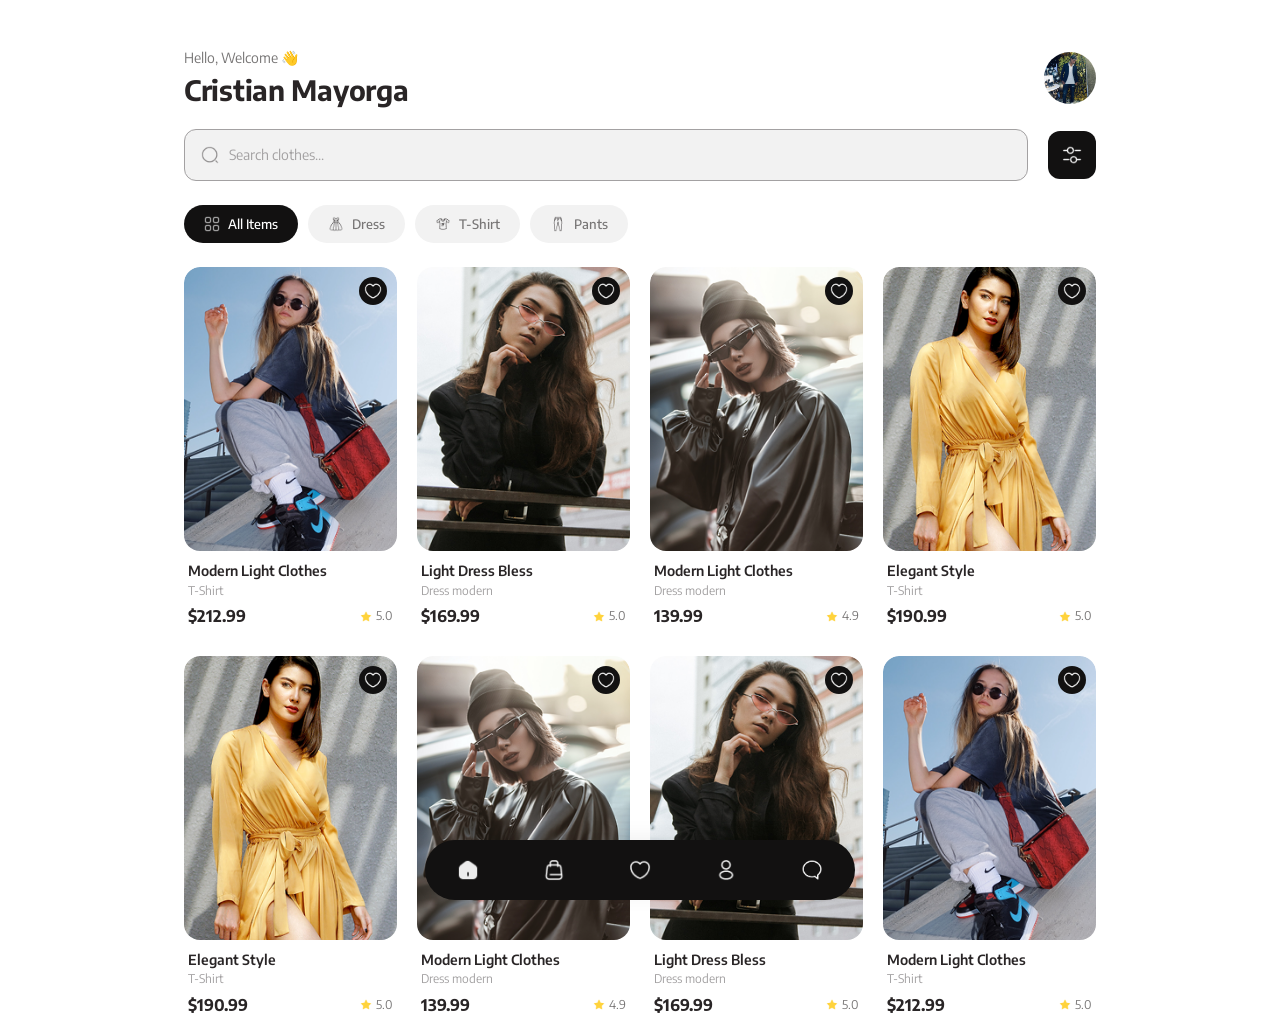
==== commit 0b43a513: "feat: :sparkles: add funcions" ====
--- a/index.html
+++ b/index.html
@@ -87,6 +87,7 @@
             class="productImage"
           >
           <span class="favoriteBtn">
+
             <img src="storage/img/icons/heart.png" alt="">
           </span>
         </div>
@@ -287,7 +288,7 @@
 
 
   <!-- ============================================
-       NAVBAR INFERIOR
+       NAVBAR INFERIORaaa
        Figma: 4 íconos — home, bag, heart, profile
        Home está activo (oscuro), resto gris.
        ============================================ -->
@@ -301,12 +302,16 @@
       <img src="storage/img/icons/bag.png" alt="Bag">
     </a>
 
-    <a href="#" class="navItem" aria-label="Favoritos">
+    <a href="views/favorito.html" class="navItem" aria-label="Favoritos">
       <img src="storage/img/icons/heart.png" alt="Favorites">
     </a>
 
-    <a href="#" class="navItem" aria-label="Perfil">
+    <a href="views/profile.html" class="navItem" aria-label="Perfil">
       <img src="storage/img/icons/profile.png" alt="Profile">
+    </a>
+
+    <a href="views/comentario.html" class="navItem" aria-label="Perfil">
+      <img src="storage/img/icons/comentario2.png" alt="Profile">
     </a>
   </nav>
 
--- a/css/style.css
+++ b/css/style.css
@@ -166,13 +166,6 @@
 }
 
 
-/* ============================================
-   CATEGORÍAS
-   Figma: Chips pill con ícono + texto.
-   Chip activo = fondo oscuro #121111, texto blanco.
-   Chips inactivos = fondo #F2F2F2, texto oscuro.
-   ============================================ */
-
 .categoriesScroll {
   display: flex;
   gap: var(--sp10);
@@ -221,11 +214,6 @@
 }
 
 
-/* ============================================
-   GRID DE PRODUCTOS
-   Figma: 2 columnas, tarjetas con imagen grande,
-   bordes redondeados, info debajo.
-   ============================================ */
 
 .productsGrid {
   display: grid;
@@ -233,10 +221,6 @@
   gap: var(--sp16);
 }
 
-
-/* ============================================
-   TARJETA DE PRODUCTO
-   ============================================ */
 
 .productCard {
   display: block;
@@ -280,6 +264,8 @@
 
 .favoriteBtn:hover {
   transform: translateY(-2px);
+  content: url("../storage/img/icons/icon_hover.jpg");
+  border-radius: 50%;
 }
 
 .favoriteBtn img {
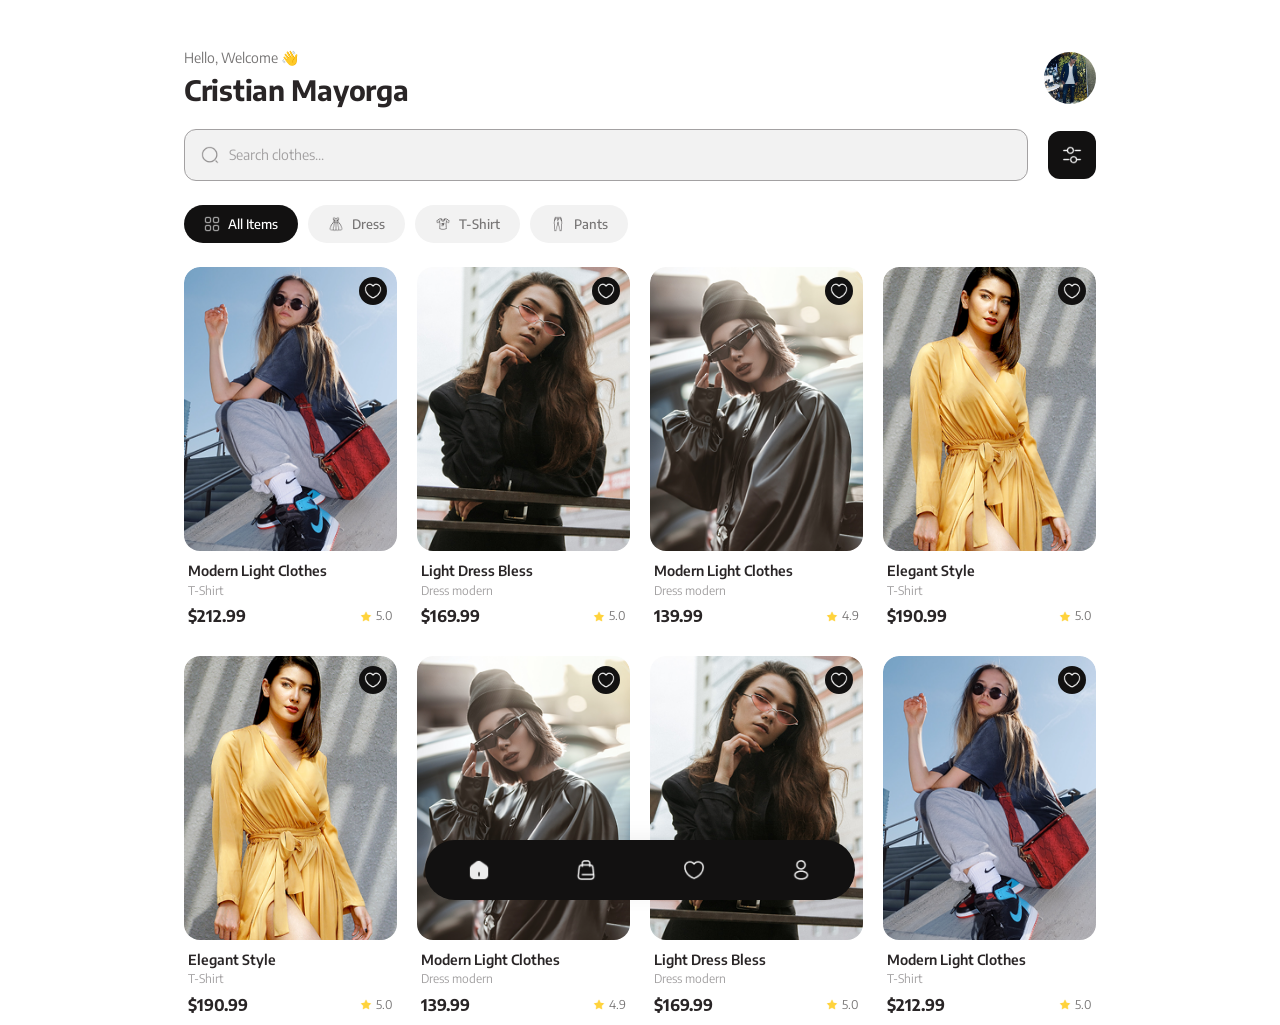
==== commit eb05ae01: "feat: :sparkles: details.html" ====
--- a/index.html
+++ b/index.html
@@ -38,7 +38,7 @@
     >
   </div>
 
-  <!-- Botón de filtro SEPARADO (cuadrado oscuro) -->
+
   <div class="filterBtn">
     <img src="storage/img/icons/multimedia.png" alt="Filtros">
   </div>
@@ -47,15 +47,12 @@
 
 
     <div class="categoriesScroll">
-      <!-- Chip activo = fondo #121111 -->
       <a href="#" class="categoryChip categoryChip--active">
-        <!-- ÍCONO: storage/img/icons/category-all.svg -->
         <img src="storage/img/icons/cuadritos.png" alt="">
         All Items
       </a>
 
       <a href="#" class="categoryChip">
-        <!-- ÍCONO: storage/img/icons/category-dress.svg -->
         <img src="storage/img/icons/dress.png" alt="dress">
         Dress
       </a>
@@ -87,7 +84,6 @@
             class="productImage"
           >
           <span class="favoriteBtn">
-
             <img src="storage/img/icons/heart.png" alt="">
           </span>
         </div>
@@ -105,7 +101,6 @@
       </a>
 
       <!-- ========== PRODUCTO 2 ========== -->
-      <!-- Figma: "Light Dress Bless" / Dress modern / $162.99 / ★ 5.0 -->
       <a href="views/detail2.html" class="productCard">
         <div class="productImageWrap">
           <img
@@ -282,16 +277,15 @@
 
 
 
-    </div><!-- Fin productsGrid -->
-
-  </div><!-- Fin appContainer -->
+    </div>
+
+  </div>
 
 
   <!-- ============================================
-       NAVBAR INFERIORaaa
-       Figma: 4 íconos — home, bag, heart, profile
-       Home está activo (oscuro), resto gris.
-       ============================================ -->
+                NAVBAR INFERIORaaa
+            home, bag, heart, profile
+  ============================================ -->
   <nav class="navbarMobile">
     <a href="index.html" class="navItem navItem--active" aria-label="Inicio">
       <!-- ÍCONO: storage/img/icons/nav-home.svg -->
@@ -302,17 +296,13 @@
       <img src="storage/img/icons/bag.png" alt="Bag">
     </a>
 
-    <a href="views/favorito.html" class="navItem" aria-label="Favoritos">
+    <a href="#" class="navItem" aria-label="Favoritos">
       <img src="storage/img/icons/heart.png" alt="Favorites">
     </a>
 
-    <a href="views/profile.html" class="navItem" aria-label="Perfil">
+    <a href="#" class="navItem" aria-label="Perfil">
       <img src="storage/img/icons/profile.png" alt="Profile">
     </a>
-
-    <a href="views/comentario.html" class="navItem" aria-label="Perfil">
-      <img src="storage/img/icons/comentario2.png" alt="Profile">
-    </a>
   </nav>
 
 </body>
